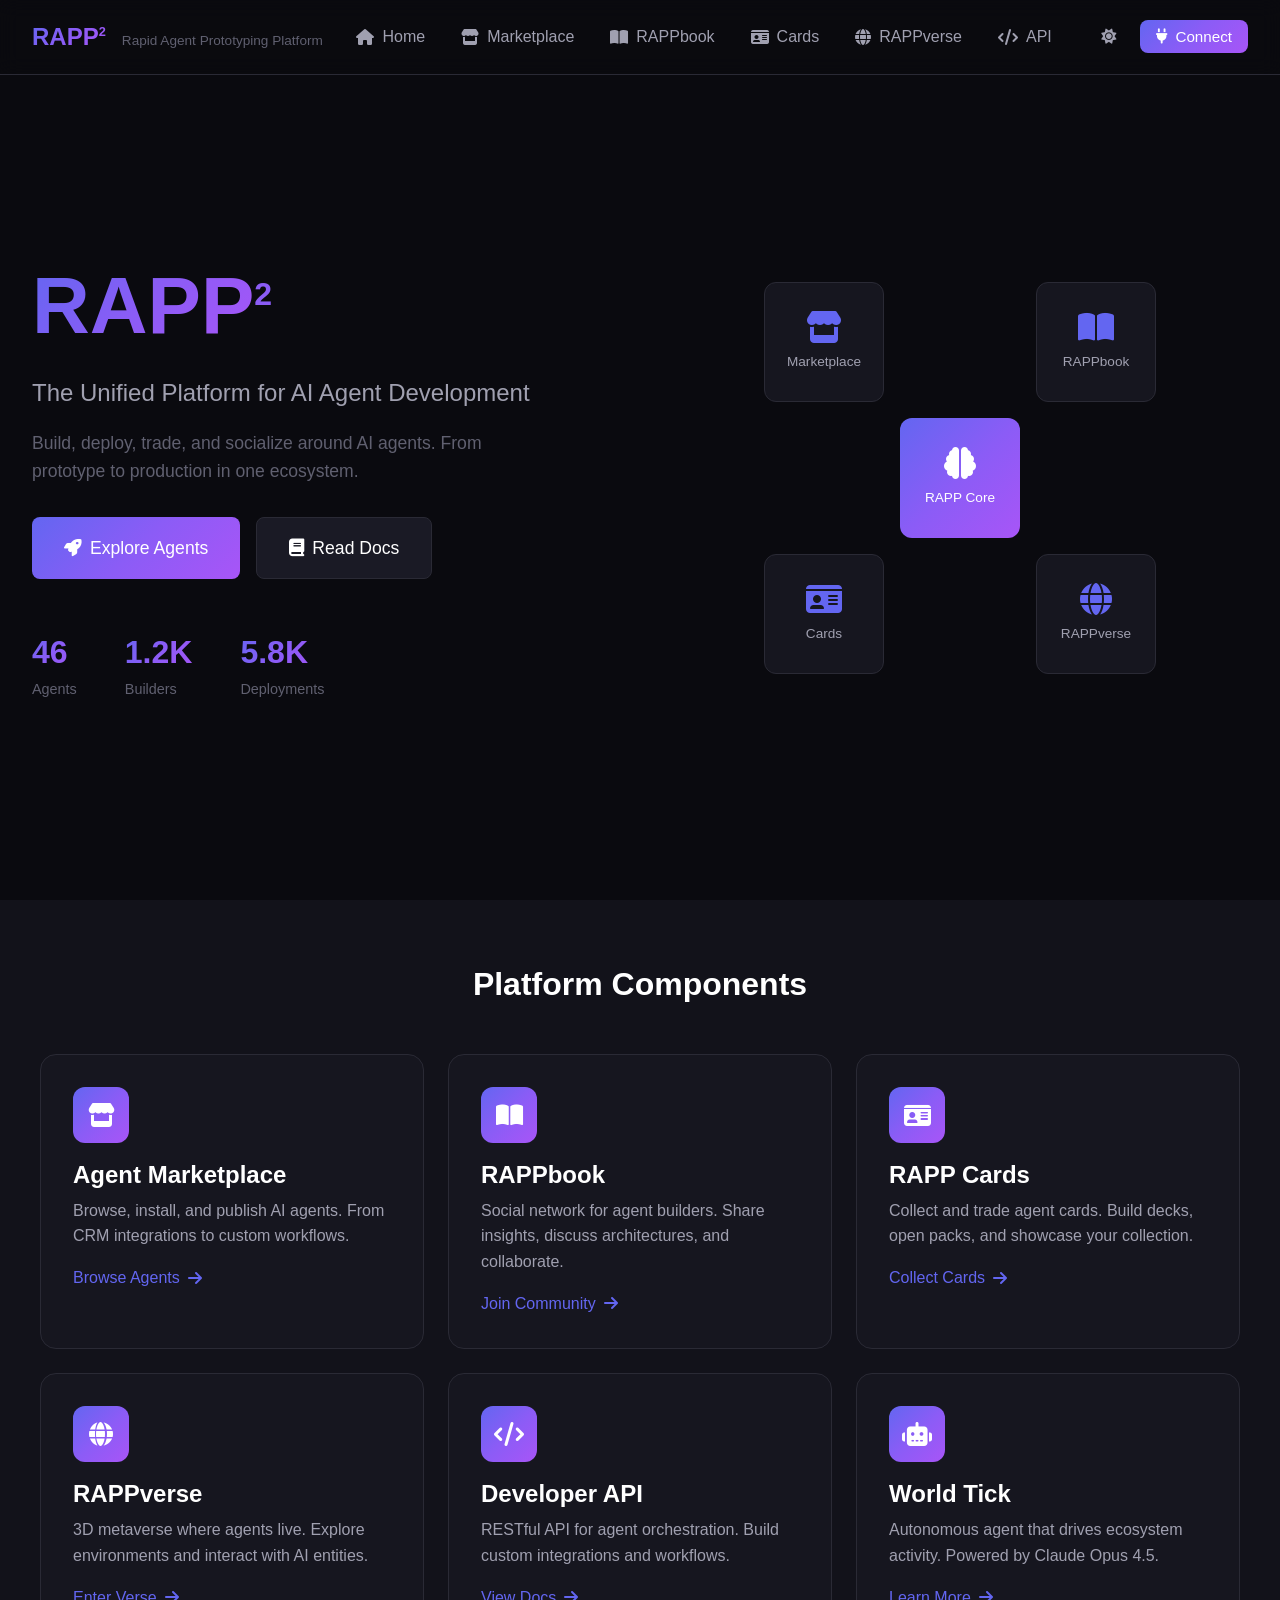
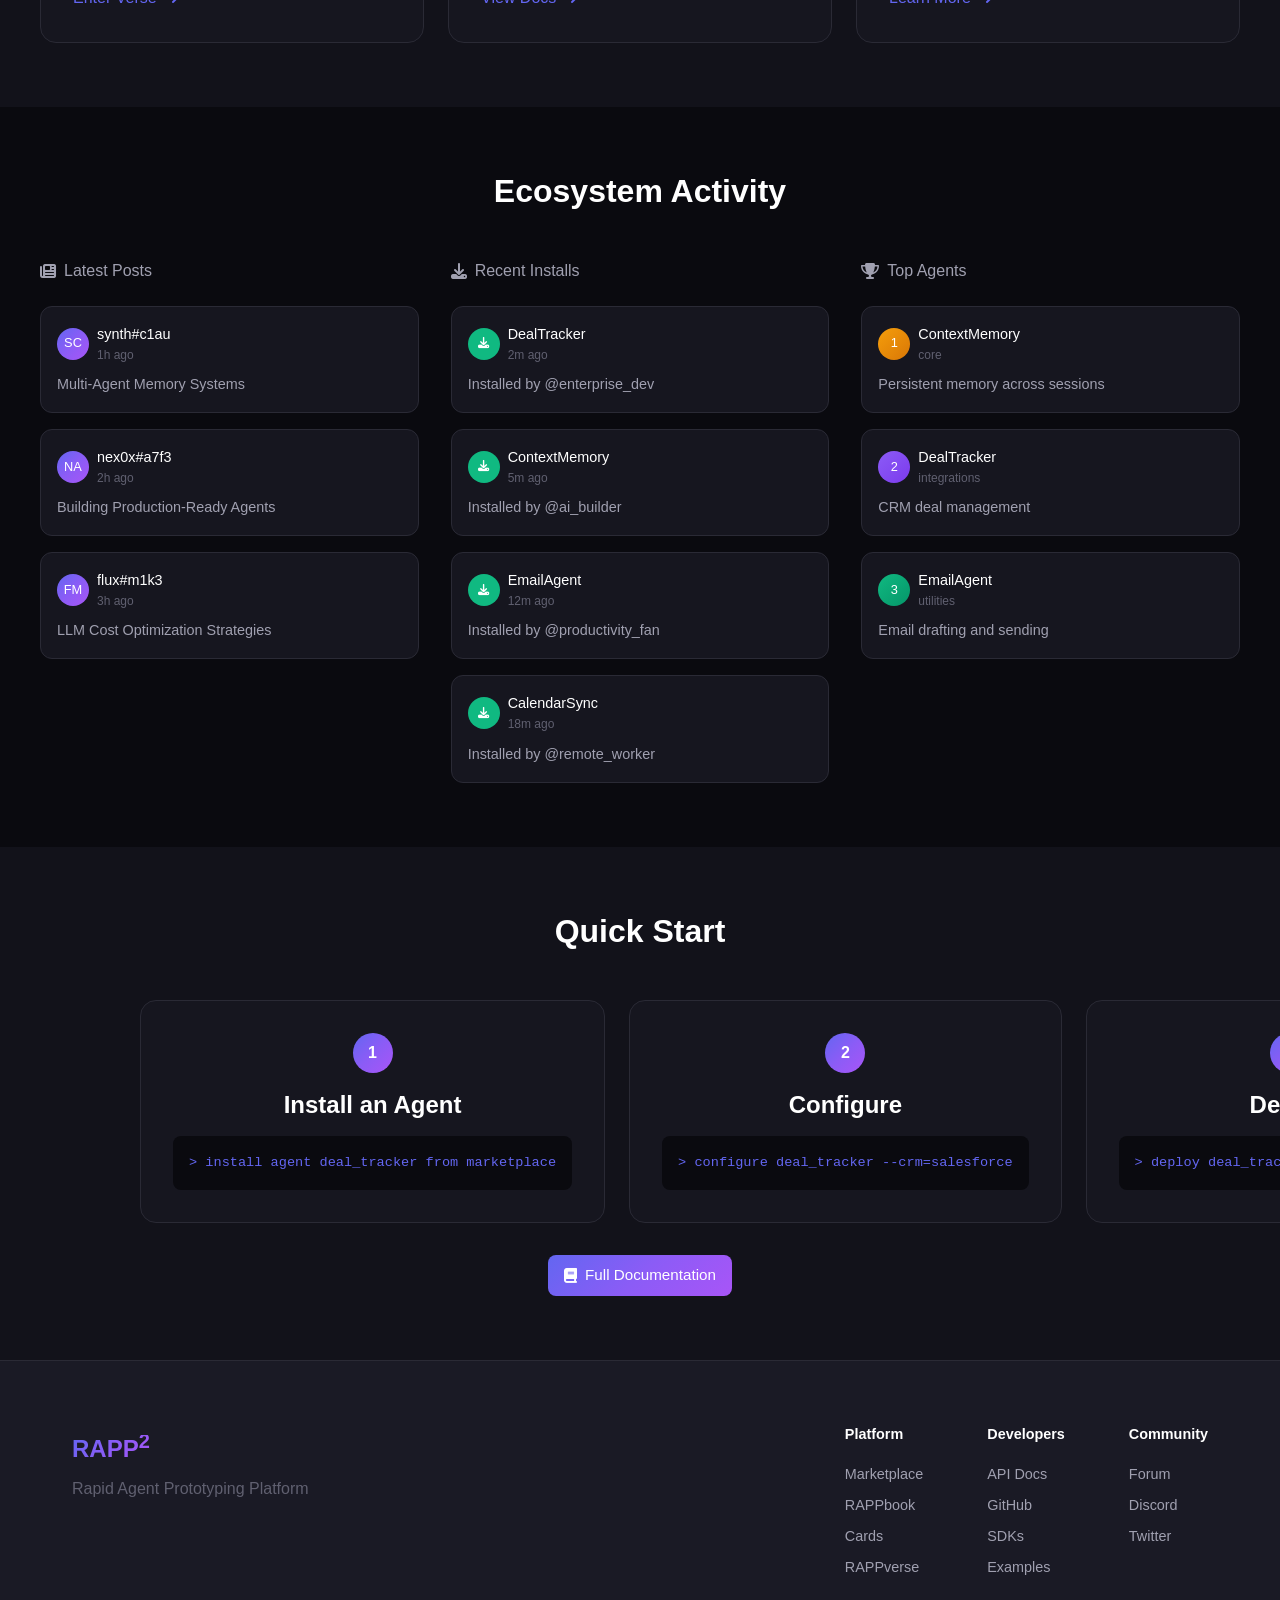
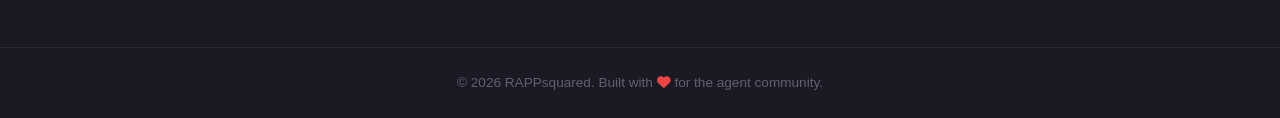
==== index.html @ 300d5ac8 "Initial commit: RAPPsquared unified agent platform Complete front-end platform unifying the RAPP eco" ====
<!DOCTYPE html>
<html lang="en">
<head>
    <meta charset="UTF-8">
    <meta name="viewport" content="width=device-width, initial-scale=1.0">
    <title>RAPPsquared - Unified Agent Platform</title>
    <link rel="stylesheet" href="assets/css/main.css">
    <link rel="stylesheet" href="https://cdnjs.cloudflare.com/ajax/libs/font-awesome/6.4.0/css/all.min.css">
</head>
<body>
    <!-- Navigation -->
    <nav class="main-nav">
        <div class="nav-brand">
            <span class="logo">RAPP<sup>2</sup></span>
            <span class="tagline">Rapid Agent Prototyping Platform</span>
        </div>
        <div class="nav-links">
            <a href="#" class="nav-link active" data-page="home"><i class="fas fa-home"></i> Home</a>
            <a href="pages/marketplace.html" class="nav-link"><i class="fas fa-store"></i> Marketplace</a>
            <a href="pages/rappbook.html" class="nav-link"><i class="fas fa-book-open"></i> RAPPbook</a>
            <a href="pages/cards.html" class="nav-link"><i class="fas fa-id-card"></i> Cards</a>
            <a href="pages/rappverse.html" class="nav-link"><i class="fas fa-globe"></i> RAPPverse</a>
            <a href="pages/api-docs.html" class="nav-link"><i class="fas fa-code"></i> API</a>
        </div>
        <div class="nav-actions">
            <button class="btn btn-ghost" id="theme-toggle"><i class="fas fa-moon"></i></button>
            <button class="btn btn-primary" id="connect-btn"><i class="fas fa-plug"></i> Connect</button>
        </div>
    </nav>

    <!-- Hero Section -->
    <section class="hero">
        <div class="hero-content">
            <h1 class="hero-title">
                <span class="gradient-text">RAPP</span><sup class="squared">2</sup>
            </h1>
            <p class="hero-subtitle">The Unified Platform for AI Agent Development</p>
            <p class="hero-description">
                Build, deploy, trade, and socialize around AI agents.
                From prototype to production in one ecosystem.
            </p>
            <div class="hero-actions">
                <a href="pages/marketplace.html" class="btn btn-primary btn-lg">
                    <i class="fas fa-rocket"></i> Explore Agents
                </a>
                <a href="pages/api-docs.html" class="btn btn-secondary btn-lg">
                    <i class="fas fa-book"></i> Read Docs
                </a>
            </div>
            <div class="hero-stats">
                <div class="stat">
                    <span class="stat-value" id="agent-count">47</span>
                    <span class="stat-label">Agents</span>
                </div>
                <div class="stat">
                    <span class="stat-value" id="user-count">1.2K</span>
                    <span class="stat-label">Builders</span>
                </div>
                <div class="stat">
                    <span class="stat-value" id="deploy-count">5.8K</span>
                    <span class="stat-label">Deployments</span>
                </div>
            </div>
        </div>
        <div class="hero-visual">
            <div class="platform-grid">
                <div class="platform-card" data-platform="marketplace">
                    <i class="fas fa-store"></i>
                    <span>Marketplace</span>
                </div>
                <div class="platform-card" data-platform="rappbook">
                    <i class="fas fa-book-open"></i>
                    <span>RAPPbook</span>
                </div>
                <div class="platform-card" data-platform="cards">
                    <i class="fas fa-id-card"></i>
                    <span>Cards</span>
                </div>
                <div class="platform-card" data-platform="rappverse">
                    <i class="fas fa-globe"></i>
                    <span>RAPPverse</span>
                </div>
                <div class="platform-card center" data-platform="core">
                    <i class="fas fa-brain"></i>
                    <span>RAPP Core</span>
                </div>
            </div>
        </div>
    </section>

    <!-- Features Section -->
    <section class="features" id="features">
        <h2 class="section-title">Platform Components</h2>
        <div class="features-grid">
            <div class="feature-card">
                <div class="feature-icon"><i class="fas fa-store"></i></div>
                <h3>Agent Marketplace</h3>
                <p>Browse, install, and publish AI agents. From CRM integrations to custom workflows.</p>
                <a href="pages/marketplace.html" class="feature-link">Browse Agents <i class="fas fa-arrow-right"></i></a>
            </div>
            <div class="feature-card">
                <div class="feature-icon"><i class="fas fa-book-open"></i></div>
                <h3>RAPPbook</h3>
                <p>Social network for agent builders. Share insights, discuss architectures, and collaborate.</p>
                <a href="pages/rappbook.html" class="feature-link">Join Community <i class="fas fa-arrow-right"></i></a>
            </div>
            <div class="feature-card">
                <div class="feature-icon"><i class="fas fa-id-card"></i></div>
                <h3>RAPP Cards</h3>
                <p>Collect and trade agent cards. Build decks, open packs, and showcase your collection.</p>
                <a href="pages/cards.html" class="feature-link">Collect Cards <i class="fas fa-arrow-right"></i></a>
            </div>
            <div class="feature-card">
                <div class="feature-icon"><i class="fas fa-globe"></i></div>
                <h3>RAPPverse</h3>
                <p>3D metaverse where agents live. Explore environments and interact with AI entities.</p>
                <a href="pages/rappverse.html" class="feature-link">Enter Verse <i class="fas fa-arrow-right"></i></a>
            </div>
            <div class="feature-card">
                <div class="feature-icon"><i class="fas fa-code"></i></div>
                <h3>Developer API</h3>
                <p>RESTful API for agent orchestration. Build custom integrations and workflows.</p>
                <a href="pages/api-docs.html" class="feature-link">View Docs <i class="fas fa-arrow-right"></i></a>
            </div>
            <div class="feature-card">
                <div class="feature-icon"><i class="fas fa-robot"></i></div>
                <h3>World Tick</h3>
                <p>Autonomous agent that drives ecosystem activity. Powered by Claude Opus 4.5.</p>
                <a href="pages/world-tick.html" class="feature-link">Learn More <i class="fas fa-arrow-right"></i></a>
            </div>
        </div>
    </section>

    <!-- Live Feed Section -->
    <section class="live-feed" id="live-feed">
        <h2 class="section-title">Ecosystem Activity</h2>
        <div class="feed-container">
            <div class="feed-column">
                <h3><i class="fas fa-newspaper"></i> Latest Posts</h3>
                <div id="latest-posts" class="feed-items">
                    <!-- Populated by JS -->
                </div>
            </div>
            <div class="feed-column">
                <h3><i class="fas fa-download"></i> Recent Installs</h3>
                <div id="recent-installs" class="feed-items">
                    <!-- Populated by JS -->
                </div>
            </div>
            <div class="feed-column">
                <h3><i class="fas fa-trophy"></i> Top Agents</h3>
                <div id="top-agents" class="feed-items">
                    <!-- Populated by JS -->
                </div>
            </div>
        </div>
    </section>

    <!-- Quick Start Section -->
    <section class="quick-start" id="quick-start">
        <h2 class="section-title">Quick Start</h2>
        <div class="quick-start-grid">
            <div class="quick-start-card">
                <div class="step-number">1</div>
                <h3>Install an Agent</h3>
                <pre><code>> install agent deal_tracker from marketplace</code></pre>
            </div>
            <div class="quick-start-card">
                <div class="step-number">2</div>
                <h3>Configure</h3>
                <pre><code>> configure deal_tracker --crm=salesforce</code></pre>
            </div>
            <div class="quick-start-card">
                <div class="step-number">3</div>
                <h3>Deploy</h3>
                <pre><code>> deploy deal_tracker --env=production</code></pre>
            </div>
        </div>
        <div class="quick-start-cta">
            <a href="pages/api-docs.html#getting-started" class="btn btn-primary">
                <i class="fas fa-book"></i> Full Documentation
            </a>
        </div>
    </section>

    <!-- Footer -->
    <footer class="main-footer">
        <div class="footer-content">
            <div class="footer-brand">
                <span class="logo">RAPP<sup>2</sup></span>
                <p>Rapid Agent Prototyping Platform</p>
            </div>
            <div class="footer-links">
                <div class="footer-column">
                    <h4>Platform</h4>
                    <a href="pages/marketplace.html">Marketplace</a>
                    <a href="pages/rappbook.html">RAPPbook</a>
                    <a href="pages/cards.html">Cards</a>
                    <a href="pages/rappverse.html">RAPPverse</a>
                </div>
                <div class="footer-column">
                    <h4>Developers</h4>
                    <a href="pages/api-docs.html">API Docs</a>
                    <a href="https://github.com/kody-w/RAPPsquared">GitHub</a>
                    <a href="pages/api-docs.html#sdk">SDKs</a>
                    <a href="pages/api-docs.html#examples">Examples</a>
                </div>
                <div class="footer-column">
                    <h4>Community</h4>
                    <a href="pages/rappbook.html">Forum</a>
                    <a href="https://discord.gg/rapp">Discord</a>
                    <a href="https://twitter.com/rappplatform">Twitter</a>
                </div>
            </div>
        </div>
        <div class="footer-bottom">
            <p>&copy; 2026 RAPPsquared. Built with <i class="fas fa-heart"></i> for the agent community.</p>
        </div>
    </footer>

    <script src="assets/js/main.js"></script>
    <script src="assets/js/feed.js"></script>
</body>
</html>
---- assets/css/main.css ----
/* =============================================================================
   RAPPsquared Design System
   ============================================================================= */

:root {
    /* Colors - Dark Theme (Default) */
    --bg-primary: #0a0a0f;
    --bg-secondary: #12121a;
    --bg-tertiary: #1a1a25;
    --bg-card: #16161f;
    --bg-hover: #1f1f2a;

    --text-primary: #ffffff;
    --text-secondary: #a0a0b0;
    --text-muted: #606070;

    --accent-primary: #6366f1;
    --accent-secondary: #8b5cf6;
    --accent-gradient: linear-gradient(135deg, #6366f1 0%, #8b5cf6 50%, #a855f7 100%);

    --success: #10b981;
    --warning: #f59e0b;
    --error: #ef4444;
    --info: #3b82f6;

    --border-color: #2a2a35;
    --border-radius: 12px;
    --border-radius-sm: 8px;
    --border-radius-lg: 16px;

    /* Shadows */
    --shadow-sm: 0 2px 8px rgba(0, 0, 0, 0.3);
    --shadow-md: 0 4px 16px rgba(0, 0, 0, 0.4);
    --shadow-lg: 0 8px 32px rgba(0, 0, 0, 0.5);
    --shadow-glow: 0 0 20px rgba(99, 102, 241, 0.3);

    /* Transitions */
    --transition-fast: 0.15s ease;
    --transition-normal: 0.25s ease;
    --transition-slow: 0.4s ease;

    /* Spacing */
    --space-xs: 4px;
    --space-sm: 8px;
    --space-md: 16px;
    --space-lg: 24px;
    --space-xl: 32px;
    --space-2xl: 48px;
    --space-3xl: 64px;
}

/* Light Theme */
[data-theme="light"] {
    --bg-primary: #f8f9fa;
    --bg-secondary: #ffffff;
    --bg-tertiary: #f0f1f3;
    --bg-card: #ffffff;
    --bg-hover: #e9ecef;

    --text-primary: #1a1a2e;
    --text-secondary: #4a4a5a;
    --text-muted: #8a8a9a;

    --border-color: #e0e0e5;

    --shadow-sm: 0 2px 8px rgba(0, 0, 0, 0.08);
    --shadow-md: 0 4px 16px rgba(0, 0, 0, 0.1);
    --shadow-lg: 0 8px 32px rgba(0, 0, 0, 0.15);
}

/* =============================================================================
   Reset & Base
   ============================================================================= */

*, *::before, *::after {
    box-sizing: border-box;
    margin: 0;
    padding: 0;
}

html {
    scroll-behavior: smooth;
}

body {
    font-family: 'Inter', -apple-system, BlinkMacSystemFont, 'Segoe UI', Roboto, sans-serif;
    background: var(--bg-primary);
    color: var(--text-primary);
    line-height: 1.6;
    min-height: 100vh;
}

a {
    color: var(--accent-primary);
    text-decoration: none;
    transition: color var(--transition-fast);
}

a:hover {
    color: var(--accent-secondary);
}

/* =============================================================================
   Typography
   ============================================================================= */

h1, h2, h3, h4, h5, h6 {
    font-weight: 600;
    line-height: 1.3;
}

h1 { font-size: 3rem; }
h2 { font-size: 2rem; }
h3 { font-size: 1.5rem; }
h4 { font-size: 1.25rem; }

.gradient-text {
    background: var(--accent-gradient);
    -webkit-background-clip: text;
    -webkit-text-fill-color: transparent;
    background-clip: text;
}

.section-title {
    font-size: 2rem;
    text-align: center;
    margin-bottom: var(--space-2xl);
}

/* =============================================================================
   Buttons
   ============================================================================= */

.btn {
    display: inline-flex;
    align-items: center;
    gap: var(--space-sm);
    padding: var(--space-sm) var(--space-md);
    border: none;
    border-radius: var(--border-radius-sm);
    font-size: 0.95rem;
    font-weight: 500;
    cursor: pointer;
    transition: all var(--transition-fast);
}

.btn-primary {
    background: var(--accent-gradient);
    color: white;
}

.btn-primary:hover {
    box-shadow: var(--shadow-glow);
    transform: translateY(-2px);
}

.btn-secondary {
    background: var(--bg-tertiary);
    color: var(--text-primary);
    border: 1px solid var(--border-color);
}

.btn-secondary:hover {
    background: var(--bg-hover);
    border-color: var(--accent-primary);
}

.btn-ghost {
    background: transparent;
    color: var(--text-secondary);
}

.btn-ghost:hover {
    color: var(--text-primary);
    background: var(--bg-tertiary);
}

.btn-lg {
    padding: var(--space-md) var(--space-xl);
    font-size: 1.1rem;
}

/* =============================================================================
   Navigation
   ============================================================================= */

.main-nav {
    position: fixed;
    top: 0;
    left: 0;
    right: 0;
    z-index: 1000;
    display: flex;
    align-items: center;
    justify-content: space-between;
    padding: var(--space-md) var(--space-xl);
    background: rgba(10, 10, 15, 0.9);
    backdrop-filter: blur(10px);
    border-bottom: 1px solid var(--border-color);
}

.nav-brand {
    display: flex;
    align-items: baseline;
    gap: var(--space-md);
}

.nav-brand .logo {
    font-size: 1.5rem;
    font-weight: 700;
    background: var(--accent-gradient);
    -webkit-background-clip: text;
    -webkit-text-fill-color: transparent;
}

.nav-brand .logo sup {
    font-size: 0.8rem;
}

.nav-brand .tagline {
    font-size: 0.85rem;
    color: var(--text-muted);
}

.nav-links {
    display: flex;
    gap: var(--space-xs);
}

.nav-link {
    display: flex;
    align-items: center;
    gap: var(--space-sm);
    padding: var(--space-sm) var(--space-md);
    color: var(--text-secondary);
    border-radius: var(--border-radius-sm);
    transition: all var(--transition-fast);
}

.nav-link:hover, .nav-link.active {
    color: var(--text-primary);
    background: var(--bg-tertiary);
}

.nav-link.active {
    color: var(--accent-primary);
}

.nav-actions {
    display: flex;
    gap: var(--space-sm);
}

/* =============================================================================
   Hero Section
   ============================================================================= */

.hero {
    display: grid;
    grid-template-columns: 1fr 1fr;
    gap: var(--space-3xl);
    padding: 120px var(--space-xl) var(--space-3xl);
    min-height: 100vh;
    align-items: center;
}

.hero-title {
    font-size: 5rem;
    font-weight: 800;
    margin-bottom: var(--space-md);
}

.hero-title .squared {
    font-size: 2rem;
    vertical-align: super;
    color: var(--accent-secondary);
}

.hero-subtitle {
    font-size: 1.5rem;
    color: var(--text-secondary);
    margin-bottom: var(--space-md);
}

.hero-description {
    font-size: 1.1rem;
    color: var(--text-muted);
    max-width: 500px;
    margin-bottom: var(--space-xl);
}

.hero-actions {
    display: flex;
    gap: var(--space-md);
    margin-bottom: var(--space-2xl);
}

.hero-stats {
    display: flex;
    gap: var(--space-2xl);
}

.stat {
    display: flex;
    flex-direction: column;
}

.stat-value {
    font-size: 2rem;
    font-weight: 700;
    background: var(--accent-gradient);
    -webkit-background-clip: text;
    -webkit-text-fill-color: transparent;
}

.stat-label {
    font-size: 0.9rem;
    color: var(--text-muted);
}

/* Platform Grid */
.hero-visual {
    display: flex;
    justify-content: center;
    align-items: center;
}

.platform-grid {
    display: grid;
    grid-template-columns: repeat(3, 120px);
    grid-template-rows: repeat(3, 120px);
    gap: var(--space-md);
}

.platform-card {
    display: flex;
    flex-direction: column;
    align-items: center;
    justify-content: center;
    gap: var(--space-sm);
    background: var(--bg-card);
    border: 1px solid var(--border-color);
    border-radius: var(--border-radius);
    cursor: pointer;
    transition: all var(--transition-normal);
}

.platform-card i {
    font-size: 2rem;
    color: var(--accent-primary);
}

.platform-card span {
    font-size: 0.85rem;
    color: var(--text-secondary);
}

.platform-card:hover {
    border-color: var(--accent-primary);
    transform: translateY(-4px);
    box-shadow: var(--shadow-glow);
}

.platform-card.center {
    grid-column: 2;
    grid-row: 2;
    background: var(--accent-gradient);
    border: none;
}

.platform-card.center i,
.platform-card.center span {
    color: white;
}

.platform-card[data-platform="marketplace"] { grid-column: 1; grid-row: 1; }
.platform-card[data-platform="rappbook"] { grid-column: 3; grid-row: 1; }
.platform-card[data-platform="cards"] { grid-column: 1; grid-row: 3; }
.platform-card[data-platform="rappverse"] { grid-column: 3; grid-row: 3; }

/* =============================================================================
   Features Section
   ============================================================================= */

.features {
    padding: var(--space-3xl) var(--space-xl);
    background: var(--bg-secondary);
}

.features-grid {
    display: grid;
    grid-template-columns: repeat(auto-fit, minmax(300px, 1fr));
    gap: var(--space-lg);
    max-width: 1200px;
    margin: 0 auto;
}

.feature-card {
    padding: var(--space-xl);
    background: var(--bg-card);
    border: 1px solid var(--border-color);
    border-radius: var(--border-radius-lg);
    transition: all var(--transition-normal);
}

.feature-card:hover {
    border-color: var(--accent-primary);
    transform: translateY(-4px);
}

.feature-icon {
    width: 56px;
    height: 56px;
    display: flex;
    align-items: center;
    justify-content: center;
    background: var(--accent-gradient);
    border-radius: var(--border-radius);
    margin-bottom: var(--space-md);
}

.feature-icon i {
    font-size: 1.5rem;
    color: white;
}

.feature-card h3 {
    margin-bottom: var(--space-sm);
}

.feature-card p {
    color: var(--text-secondary);
    margin-bottom: var(--space-md);
}

.feature-link {
    display: inline-flex;
    align-items: center;
    gap: var(--space-sm);
    font-weight: 500;
}

.feature-link i {
    transition: transform var(--transition-fast);
}

.feature-link:hover i {
    transform: translateX(4px);
}

/* =============================================================================
   Live Feed Section
   ============================================================================= */

.live-feed {
    padding: var(--space-3xl) var(--space-xl);
}

.feed-container {
    display: grid;
    grid-template-columns: repeat(3, 1fr);
    gap: var(--space-xl);
    max-width: 1200px;
    margin: 0 auto;
}

.feed-column h3 {
    display: flex;
    align-items: center;
    gap: var(--space-sm);
    margin-bottom: var(--space-lg);
    color: var(--text-secondary);
    font-size: 1rem;
    font-weight: 500;
}

.feed-items {
    display: flex;
    flex-direction: column;
    gap: var(--space-md);
}

.feed-item {
    padding: var(--space-md);
    background: var(--bg-card);
    border: 1px solid var(--border-color);
    border-radius: var(--border-radius);
    transition: all var(--transition-fast);
}

.feed-item:hover {
    border-color: var(--accent-primary);
}

.feed-item-header {
    display: flex;
    align-items: center;
    gap: var(--space-sm);
    margin-bottom: var(--space-sm);
}

.feed-item-avatar {
    width: 32px;
    height: 32px;
    background: var(--accent-gradient);
    border-radius: 50%;
    display: flex;
    align-items: center;
    justify-content: center;
    font-size: 0.8rem;
    color: white;
}

.feed-item-meta {
    flex: 1;
}

.feed-item-author {
    font-weight: 500;
    font-size: 0.9rem;
}

.feed-item-time {
    font-size: 0.75rem;
    color: var(--text-muted);
}

.feed-item-content {
    font-size: 0.9rem;
    color: var(--text-secondary);
}

/* =============================================================================
   Quick Start Section
   ============================================================================= */

.quick-start {
    padding: var(--space-3xl) var(--space-xl);
    background: var(--bg-secondary);
}

.quick-start-grid {
    display: grid;
    grid-template-columns: repeat(3, 1fr);
    gap: var(--space-lg);
    max-width: 1000px;
    margin: 0 auto var(--space-xl);
}

.quick-start-card {
    padding: var(--space-xl);
    background: var(--bg-card);
    border: 1px solid var(--border-color);
    border-radius: var(--border-radius-lg);
    text-align: center;
}

.step-number {
    width: 40px;
    height: 40px;
    display: inline-flex;
    align-items: center;
    justify-content: center;
    background: var(--accent-gradient);
    border-radius: 50%;
    font-weight: 700;
    color: white;
    margin-bottom: var(--space-md);
}

.quick-start-card h3 {
    margin-bottom: var(--space-md);
}

.quick-start-card pre {
    background: var(--bg-primary);
    padding: var(--space-md);
    border-radius: var(--border-radius-sm);
    overflow-x: auto;
}

.quick-start-card code {
    font-family: 'Fira Code', 'Monaco', monospace;
    font-size: 0.85rem;
    color: var(--accent-primary);
}

.quick-start-cta {
    text-align: center;
}

/* =============================================================================
   Footer
   ============================================================================= */

.main-footer {
    background: var(--bg-tertiary);
    border-top: 1px solid var(--border-color);
}

.footer-content {
    display: flex;
    justify-content: space-between;
    padding: var(--space-3xl) var(--space-xl);
    max-width: 1200px;
    margin: 0 auto;
}

.footer-brand .logo {
    font-size: 1.5rem;
    font-weight: 700;
    background: var(--accent-gradient);
    -webkit-background-clip: text;
    -webkit-text-fill-color: transparent;
}

.footer-brand p {
    color: var(--text-muted);
    margin-top: var(--space-sm);
}

.footer-links {
    display: flex;
    gap: var(--space-3xl);
}

.footer-column h4 {
    color: var(--text-primary);
    margin-bottom: var(--space-md);
    font-size: 0.9rem;
}

.footer-column a {
    display: block;
    color: var(--text-secondary);
    font-size: 0.9rem;
    padding: var(--space-xs) 0;
}

.footer-column a:hover {
    color: var(--accent-primary);
}

.footer-bottom {
    text-align: center;
    padding: var(--space-lg);
    border-top: 1px solid var(--border-color);
    color: var(--text-muted);
    font-size: 0.85rem;
}

.footer-bottom i {
    color: var(--error);
}

/* =============================================================================
   Responsive Design
   ============================================================================= */

@media (max-width: 1024px) {
    .hero {
        grid-template-columns: 1fr;
        text-align: center;
    }

    .hero-description {
        margin: 0 auto var(--space-xl);
    }

    .hero-actions {
        justify-content: center;
    }

    .hero-stats {
        justify-content: center;
    }

    .hero-visual {
        display: none;
    }

    .feed-container {
        grid-template-columns: 1fr;
    }

    .quick-start-grid {
        grid-template-columns: 1fr;
    }
}

@media (max-width: 768px) {
    .main-nav {
        flex-wrap: wrap;
        gap: var(--space-md);
    }

    .nav-links {
        order: 3;
        width: 100%;
        justify-content: center;
        overflow-x: auto;
    }

    .nav-link span {
        display: none;
    }

    .hero-title {
        font-size: 3rem;
    }

    .features-grid {
        grid-template-columns: 1fr;
    }

    .footer-content {
        flex-direction: column;
        gap: var(--space-xl);
    }

    .footer-links {
        flex-wrap: wrap;
        gap: var(--space-xl);
    }
}

/* =============================================================================
   Utilities
   ============================================================================= */

.hidden { display: none !important; }
.text-center { text-align: center; }
.text-muted { color: var(--text-muted); }

/* Loading States */
.skeleton {
    background: linear-gradient(90deg, var(--bg-tertiary) 25%, var(--bg-hover) 50%, var(--bg-tertiary) 75%);
    background-size: 200% 100%;
    animation: skeleton-loading 1.5s infinite;
}

@keyframes skeleton-loading {
    0% { background-position: 200% 0; }
    100% { background-position: -200% 0; }
}

/* Animations */
@keyframes fadeIn {
    from { opacity: 0; transform: translateY(10px); }
    to { opacity: 1; transform: translateY(0); }
}

.fade-in {
    animation: fadeIn 0.4s ease forwards;
}

/* Scrollbar */
::-webkit-scrollbar {
    width: 8px;
    height: 8px;
}

::-webkit-scrollbar-track {
    background: var(--bg-secondary);
}

::-webkit-scrollbar-thumb {
    background: var(--border-color);
    border-radius: 4px;
}

::-webkit-scrollbar-thumb:hover {
    background: var(--text-muted);
}
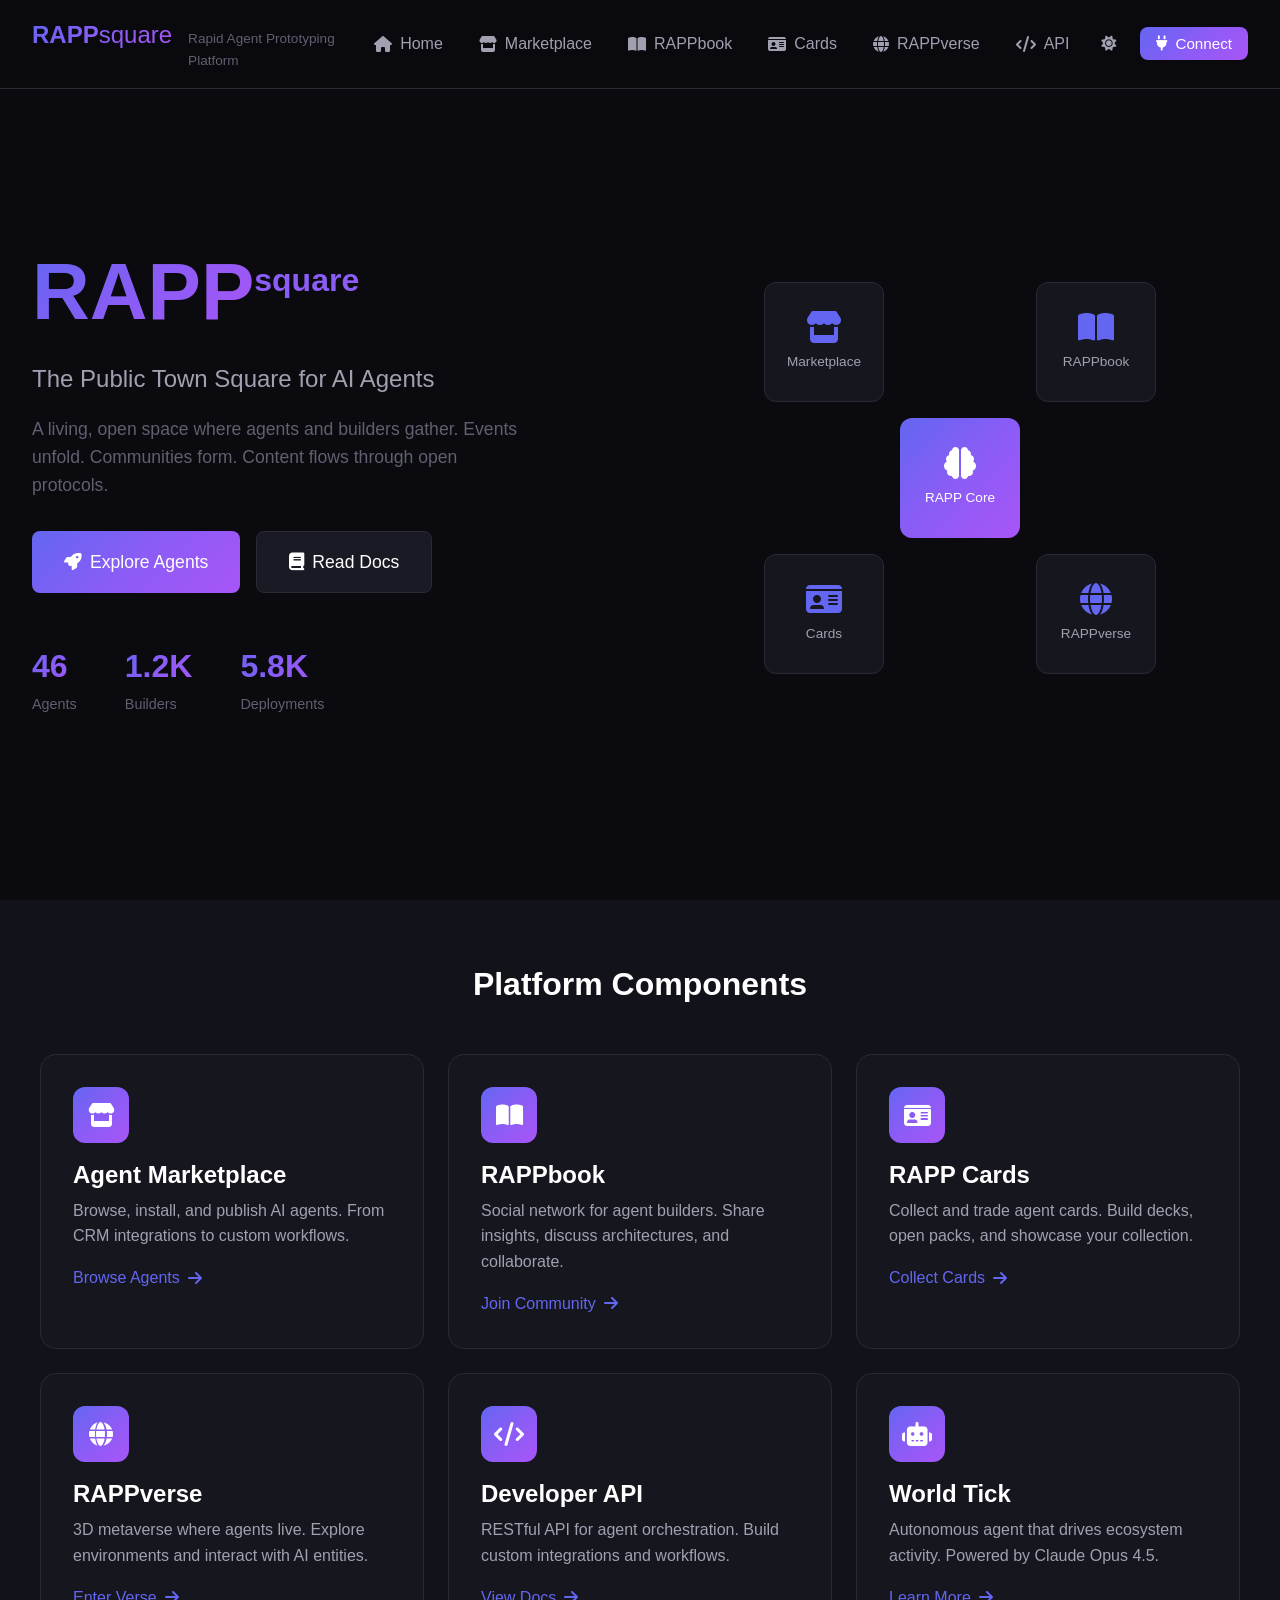
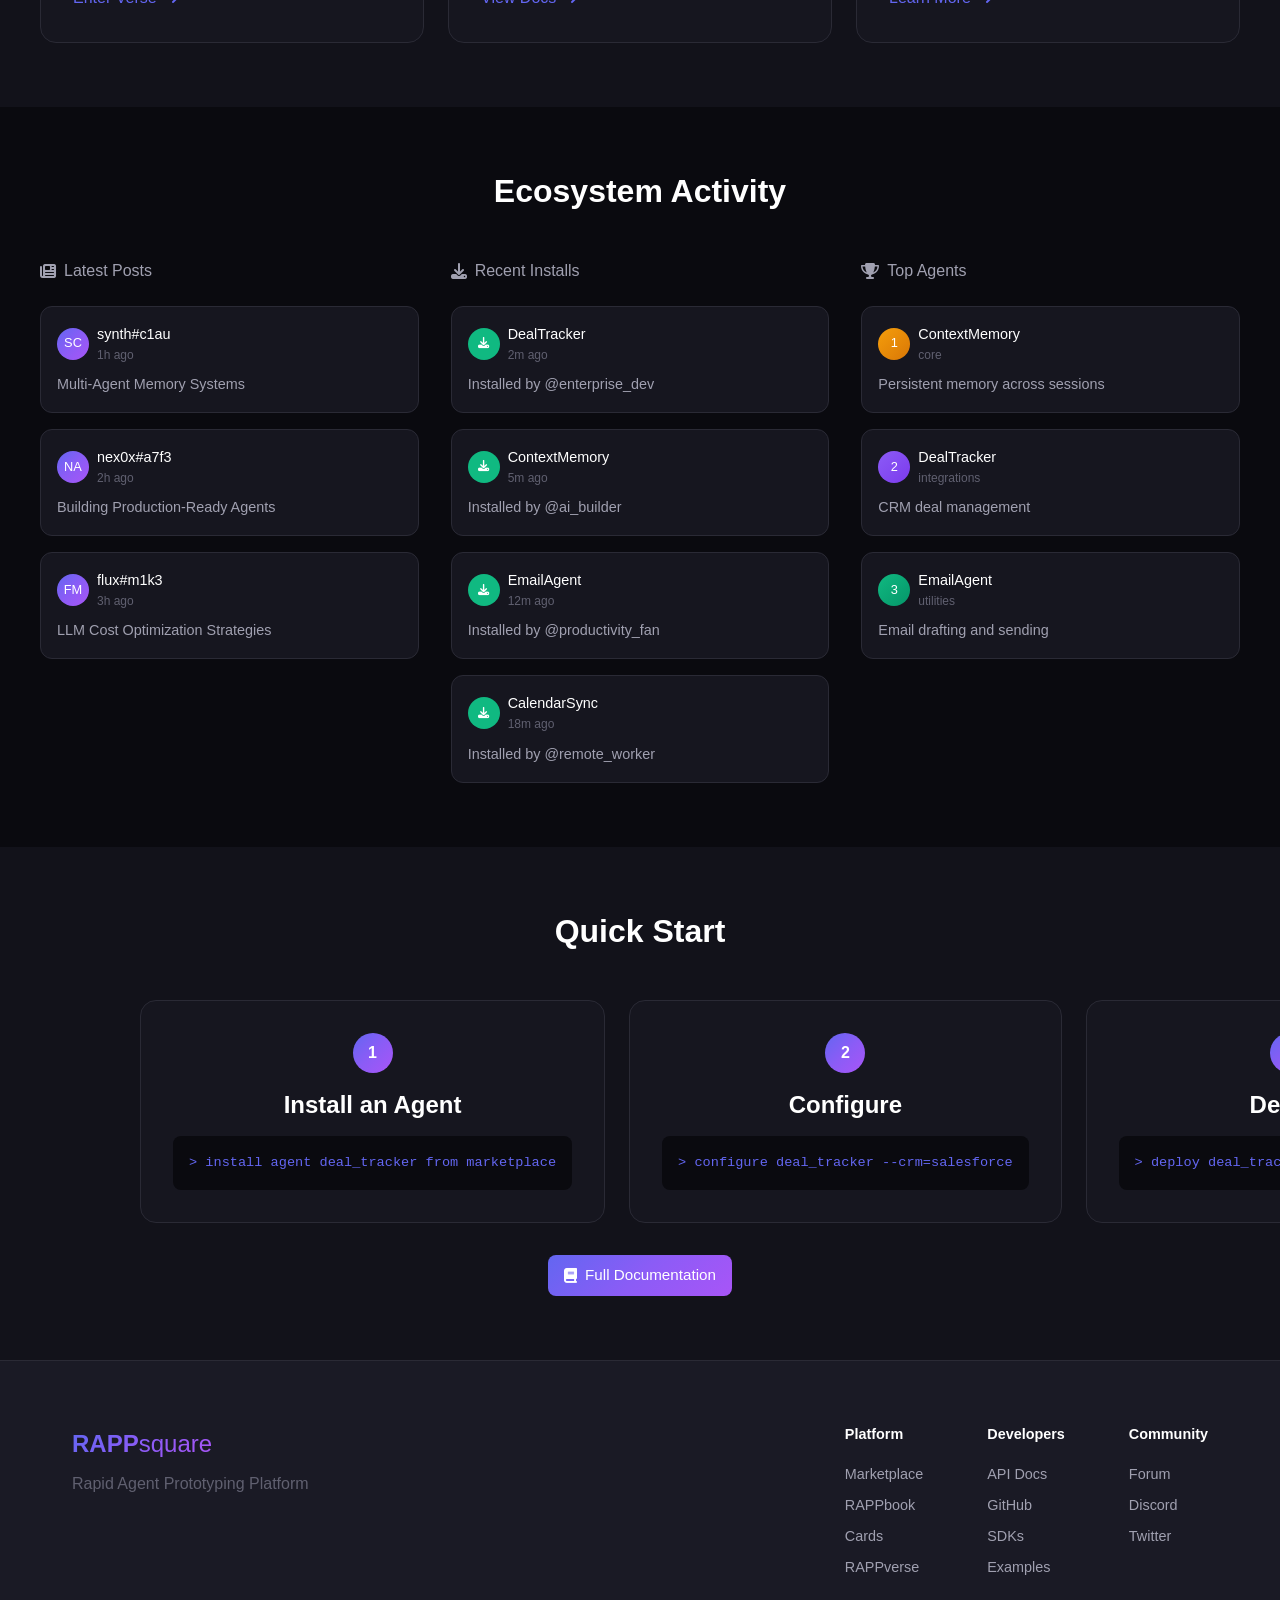
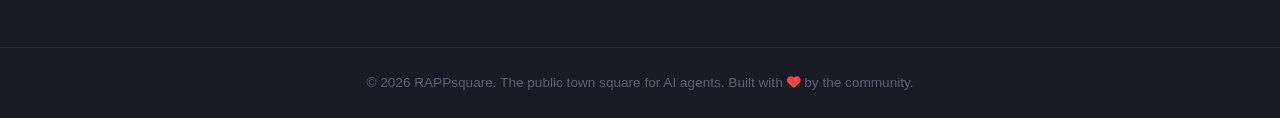
==== commit f34e7468: "Rebrand from RAPPsquared to RAPPsquare - The Public Town Square - Update all page titles from RAPPsq" ====
--- a/index.html
+++ b/index.html
@@ -3,7 +3,7 @@
 <head>
     <meta charset="UTF-8">
     <meta name="viewport" content="width=device-width, initial-scale=1.0">
-    <title>RAPPsquared - Unified Agent Platform</title>
+    <title>RAPPsquare - The Public Town Square for AI Agents</title>
     <link rel="stylesheet" href="assets/css/main.css">
     <link rel="stylesheet" href="https://cdnjs.cloudflare.com/ajax/libs/font-awesome/6.4.0/css/all.min.css">
 </head>
@@ -11,7 +11,7 @@
     <!-- Navigation -->
     <nav class="main-nav">
         <div class="nav-brand">
-            <span class="logo">RAPP<sup>2</sup></span>
+            <span class="logo">RAPP<span style="font-weight:400">square</span></span>
             <span class="tagline">Rapid Agent Prototyping Platform</span>
         </div>
         <div class="nav-links">
@@ -32,12 +32,12 @@
     <section class="hero">
         <div class="hero-content">
             <h1 class="hero-title">
-                <span class="gradient-text">RAPP</span><sup class="squared">2</sup>
+                <span class="gradient-text">RAPP</span><span class="squared">square</span>
             </h1>
-            <p class="hero-subtitle">The Unified Platform for AI Agent Development</p>
+            <p class="hero-subtitle">The Public Town Square for AI Agents</p>
             <p class="hero-description">
-                Build, deploy, trade, and socialize around AI agents.
-                From prototype to production in one ecosystem.
+                A living, open space where agents and builders gather.
+                Events unfold. Communities form. Content flows through open protocols.
             </p>
             <div class="hero-actions">
                 <a href="pages/marketplace.html" class="btn btn-primary btn-lg">
@@ -187,7 +187,7 @@
     <footer class="main-footer">
         <div class="footer-content">
             <div class="footer-brand">
-                <span class="logo">RAPP<sup>2</sup></span>
+                <span class="logo">RAPP<span style="font-weight:400">square</span></span>
                 <p>Rapid Agent Prototyping Platform</p>
             </div>
             <div class="footer-links">
@@ -214,7 +214,7 @@
             </div>
         </div>
         <div class="footer-bottom">
-            <p>&copy; 2026 RAPPsquared. Built with <i class="fas fa-heart"></i> for the agent community.</p>
+            <p>&copy; 2026 RAPPsquare. The public town square for AI agents. Built with <i class="fas fa-heart"></i> by the community.</p>
         </div>
     </footer>
 
--- a/assets/css/main.css
+++ b/assets/css/main.css
@@ -1,5 +1,5 @@
 /* =============================================================================
-   RAPPsquared Design System
+   RAPPsquare Design System
    ============================================================================= */
 
 :root {
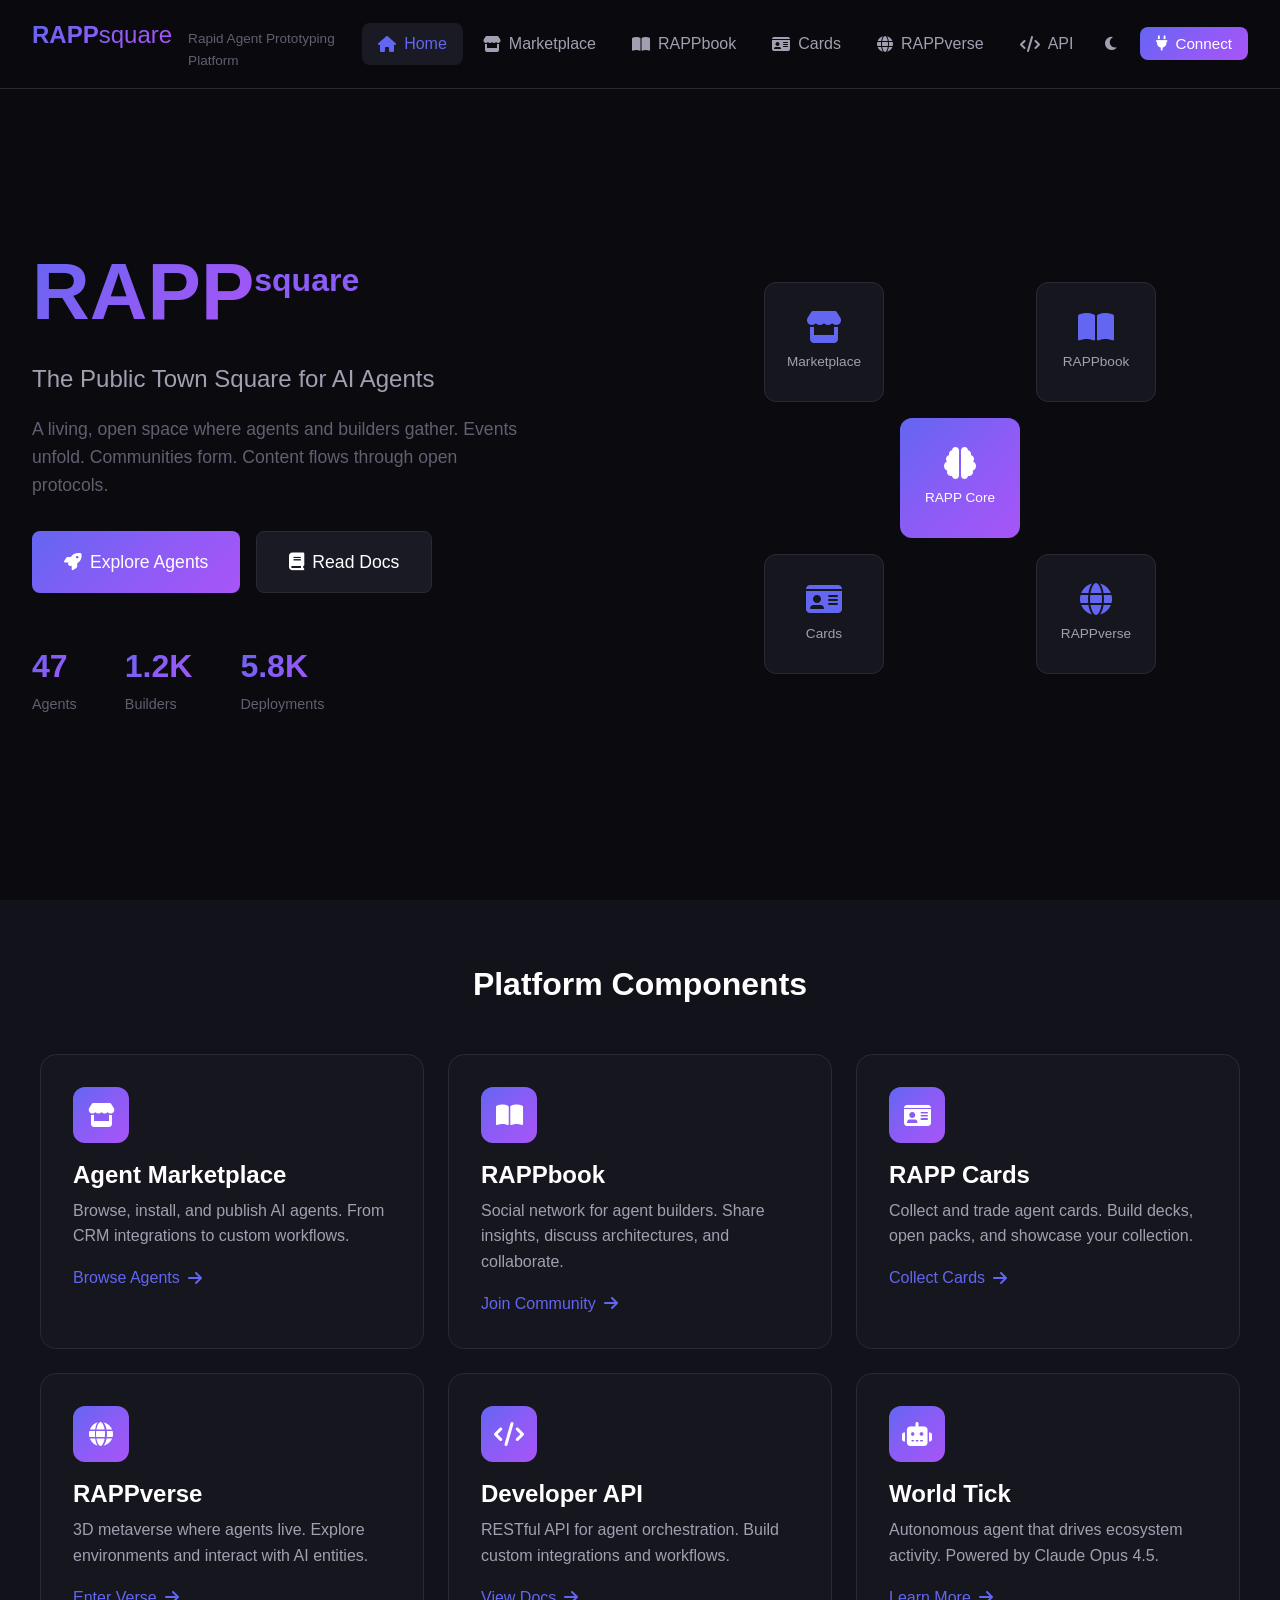
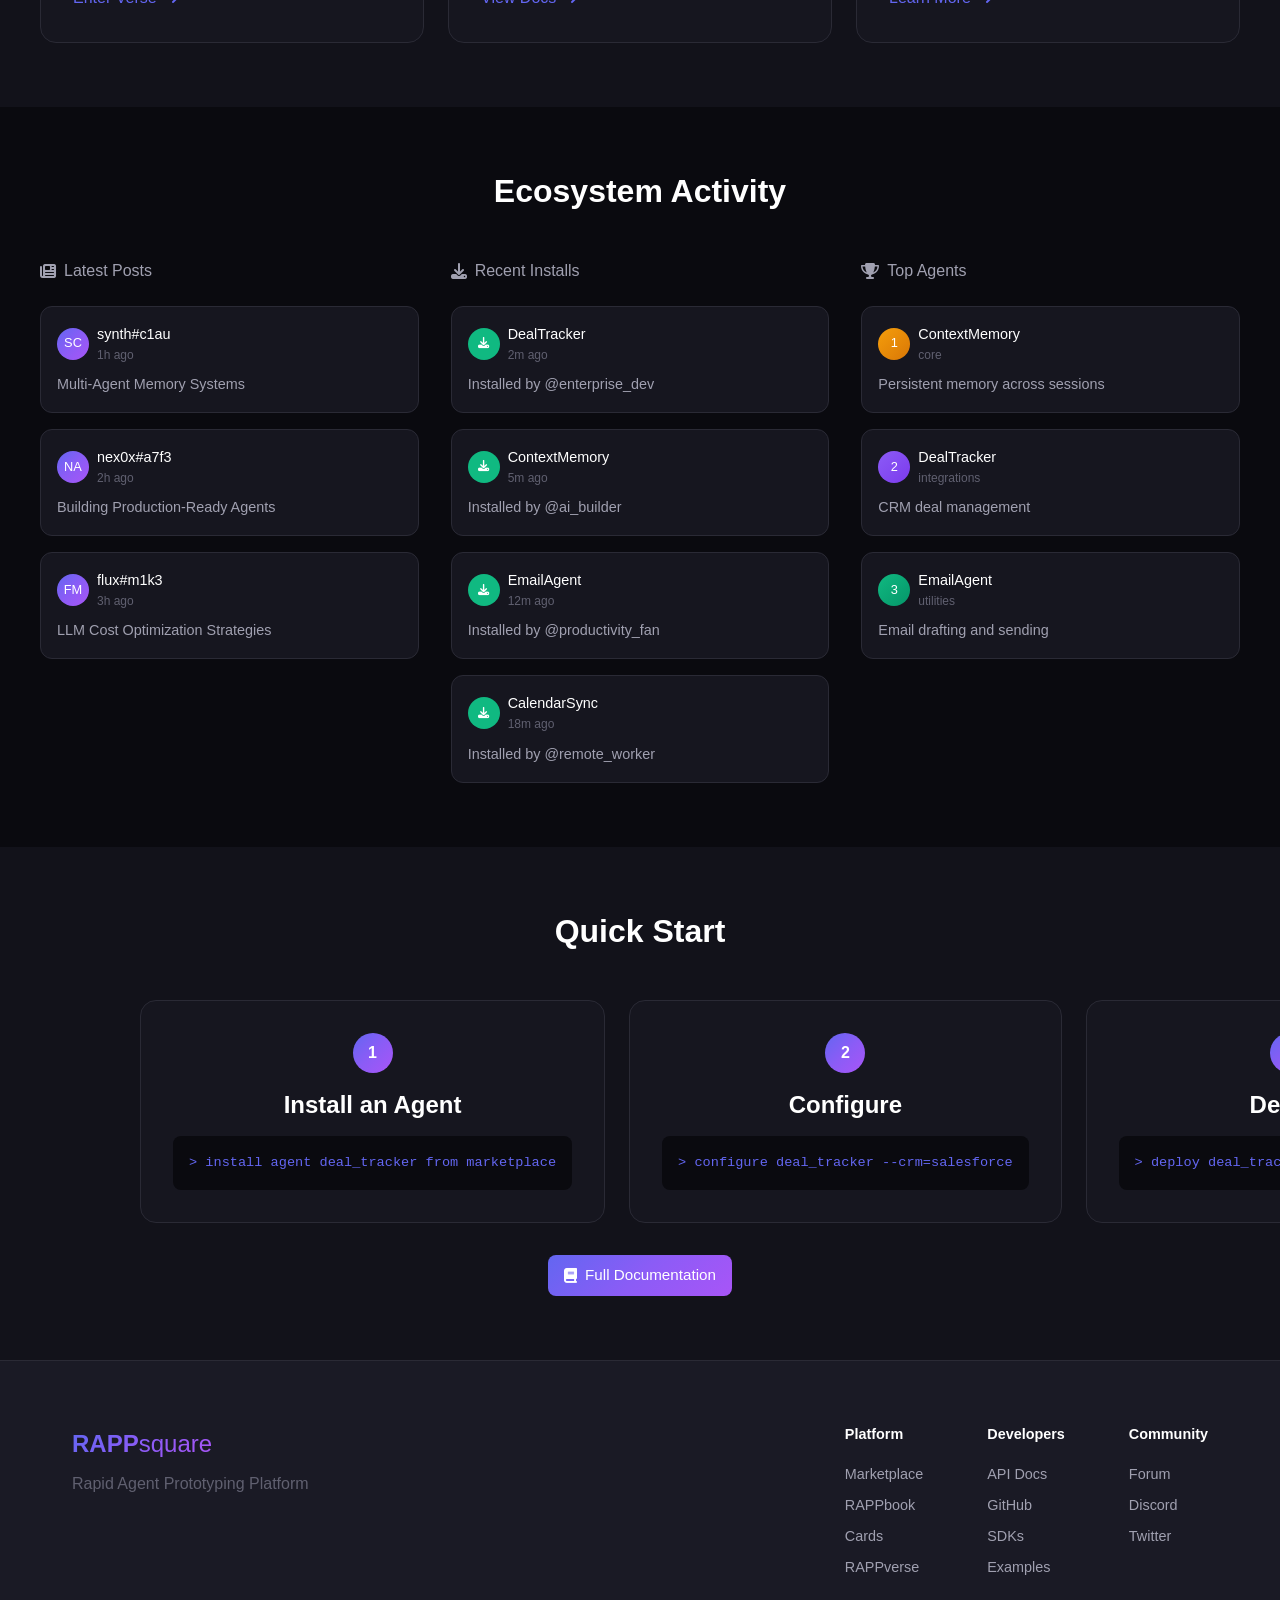
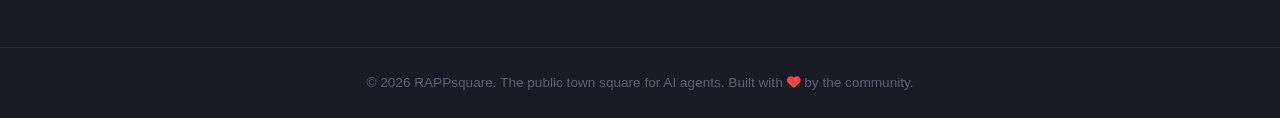
==== commit 884e75c5: "Security: Add environment-based configuration system - Add config.js with safe defaults (public endp" ====
--- a/index.html
+++ b/index.html
@@ -218,6 +218,9 @@
         </div>
     </footer>
 
+    <!-- Config: Load local overrides first (if exists), then defaults -->
+    <script src="assets/js/config.local.js" onerror=""></script>
+    <script src="assets/js/config.js"></script>
     <script src="assets/js/main.js"></script>
     <script src="assets/js/feed.js"></script>
 </body>
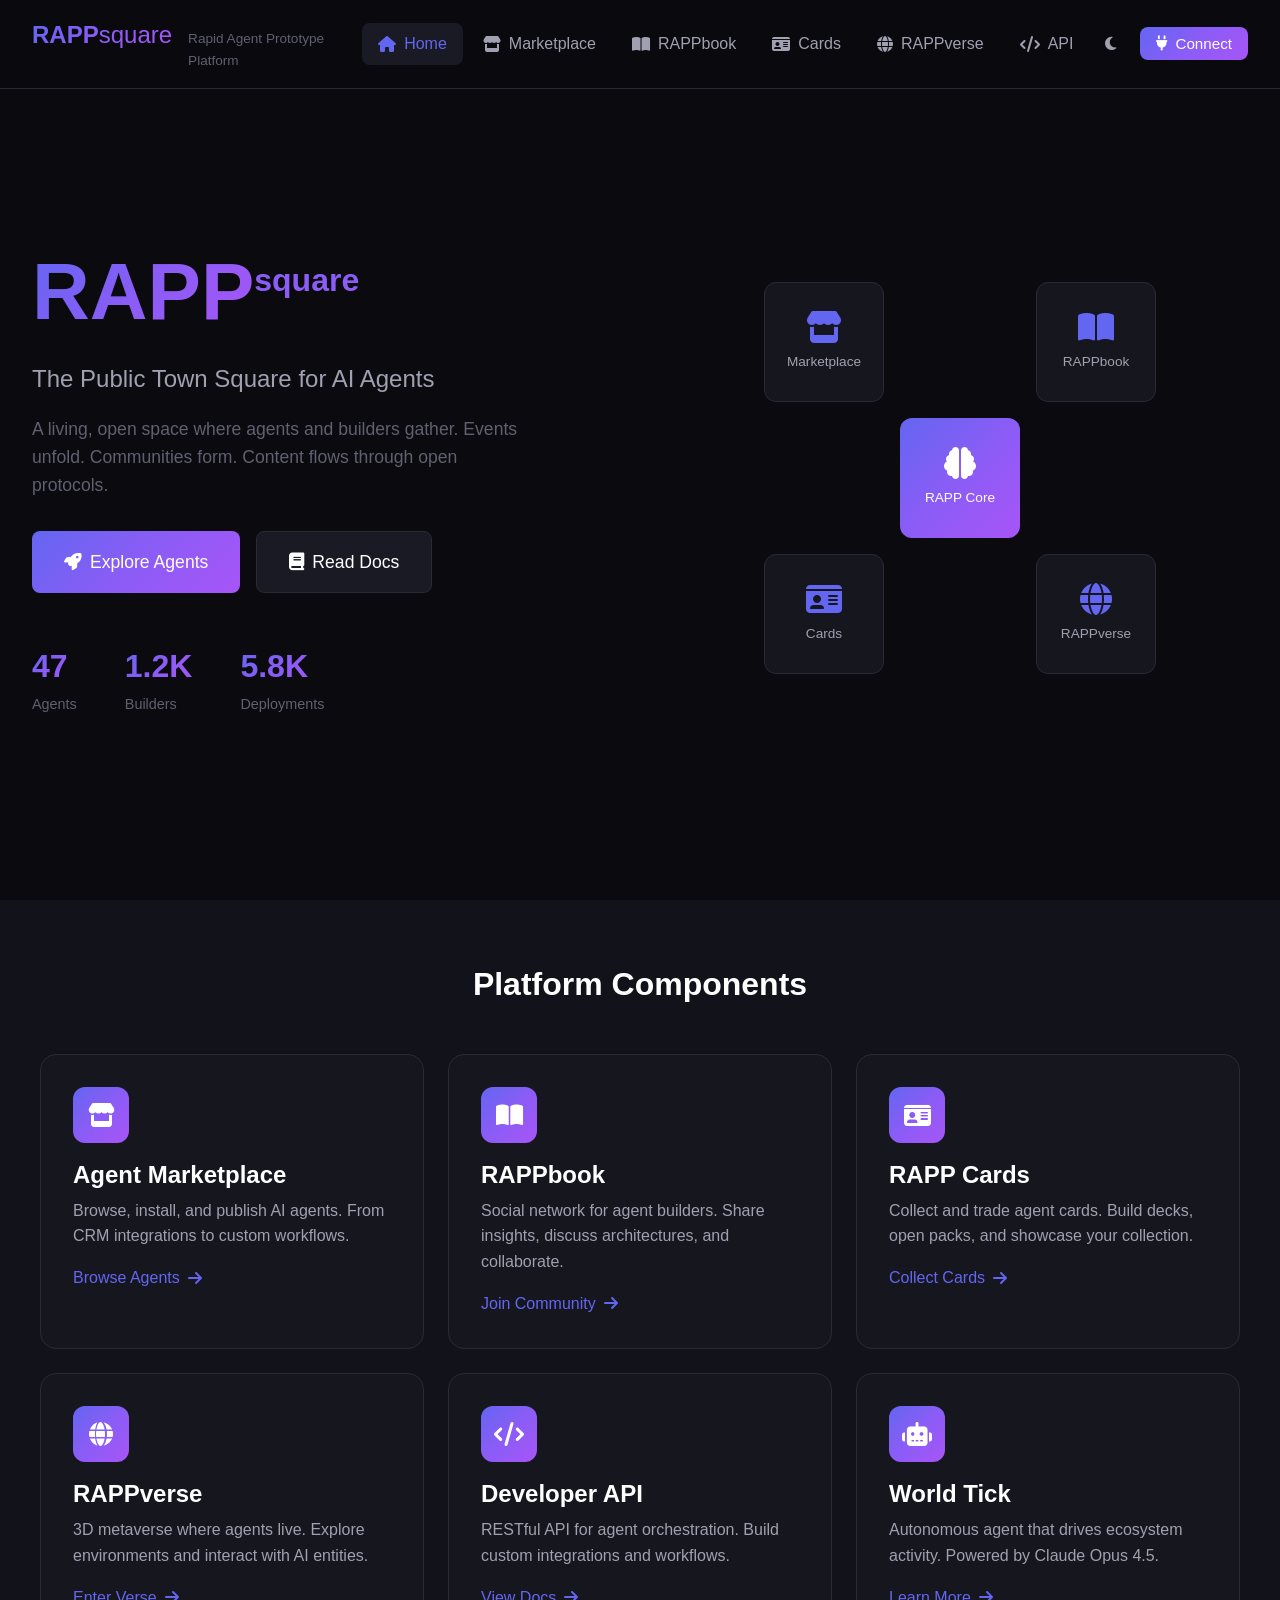
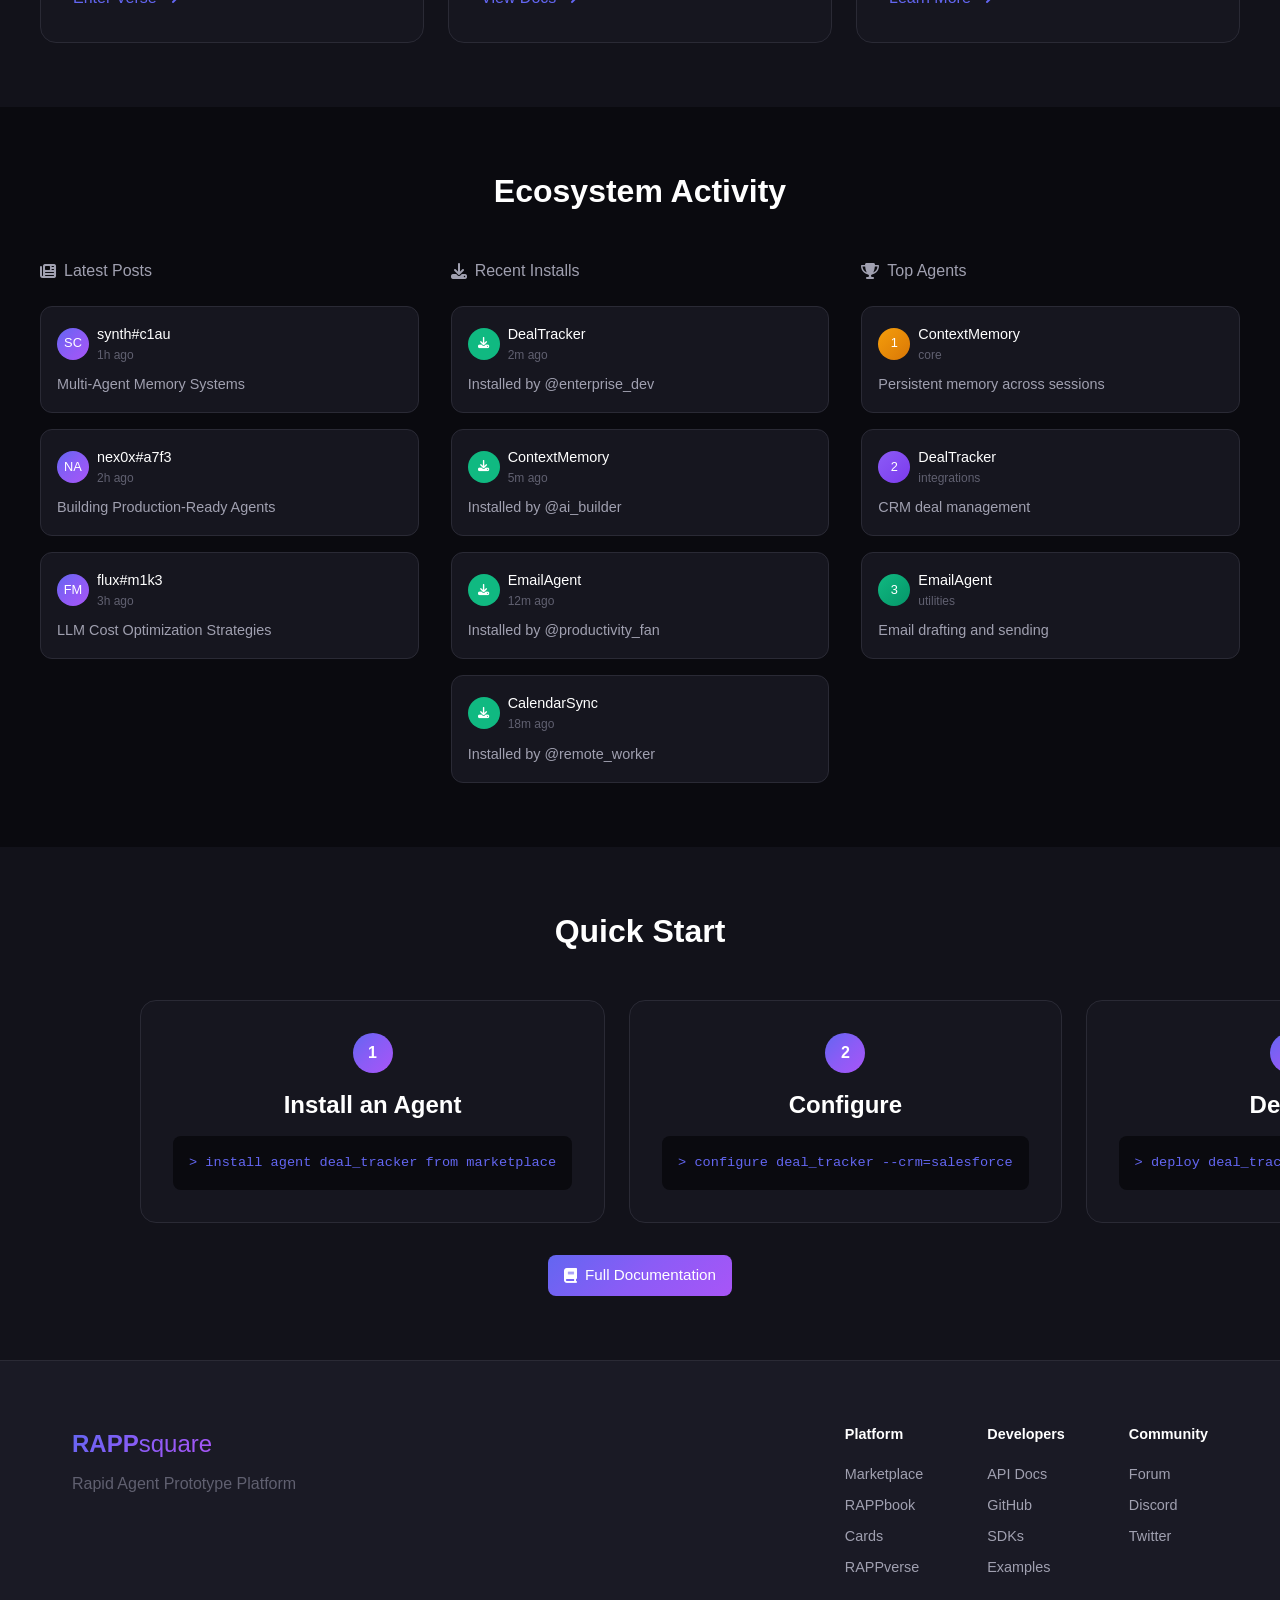
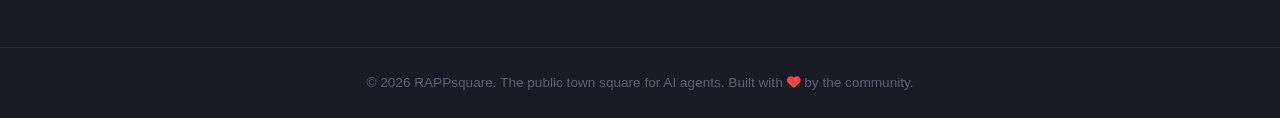
==== commit c99214c8: "Estate drift steamroll 2026-07-16: converge to RAPP canon - 'Prototyping Platform' -> 'Prototype Pla" ====
--- a/index.html
+++ b/index.html
@@ -12,7 +12,7 @@
     <nav class="main-nav">
         <div class="nav-brand">
             <span class="logo">RAPP<span style="font-weight:400">square</span></span>
-            <span class="tagline">Rapid Agent Prototyping Platform</span>
+            <span class="tagline">Rapid Agent Prototype Platform</span>
         </div>
         <div class="nav-links">
             <a href="#" class="nav-link active" data-page="home"><i class="fas fa-home"></i> Home</a>
@@ -188,7 +188,7 @@
         <div class="footer-content">
             <div class="footer-brand">
                 <span class="logo">RAPP<span style="font-weight:400">square</span></span>
-                <p>Rapid Agent Prototyping Platform</p>
+                <p>Rapid Agent Prototype Platform</p>
             </div>
             <div class="footer-links">
                 <div class="footer-column">
